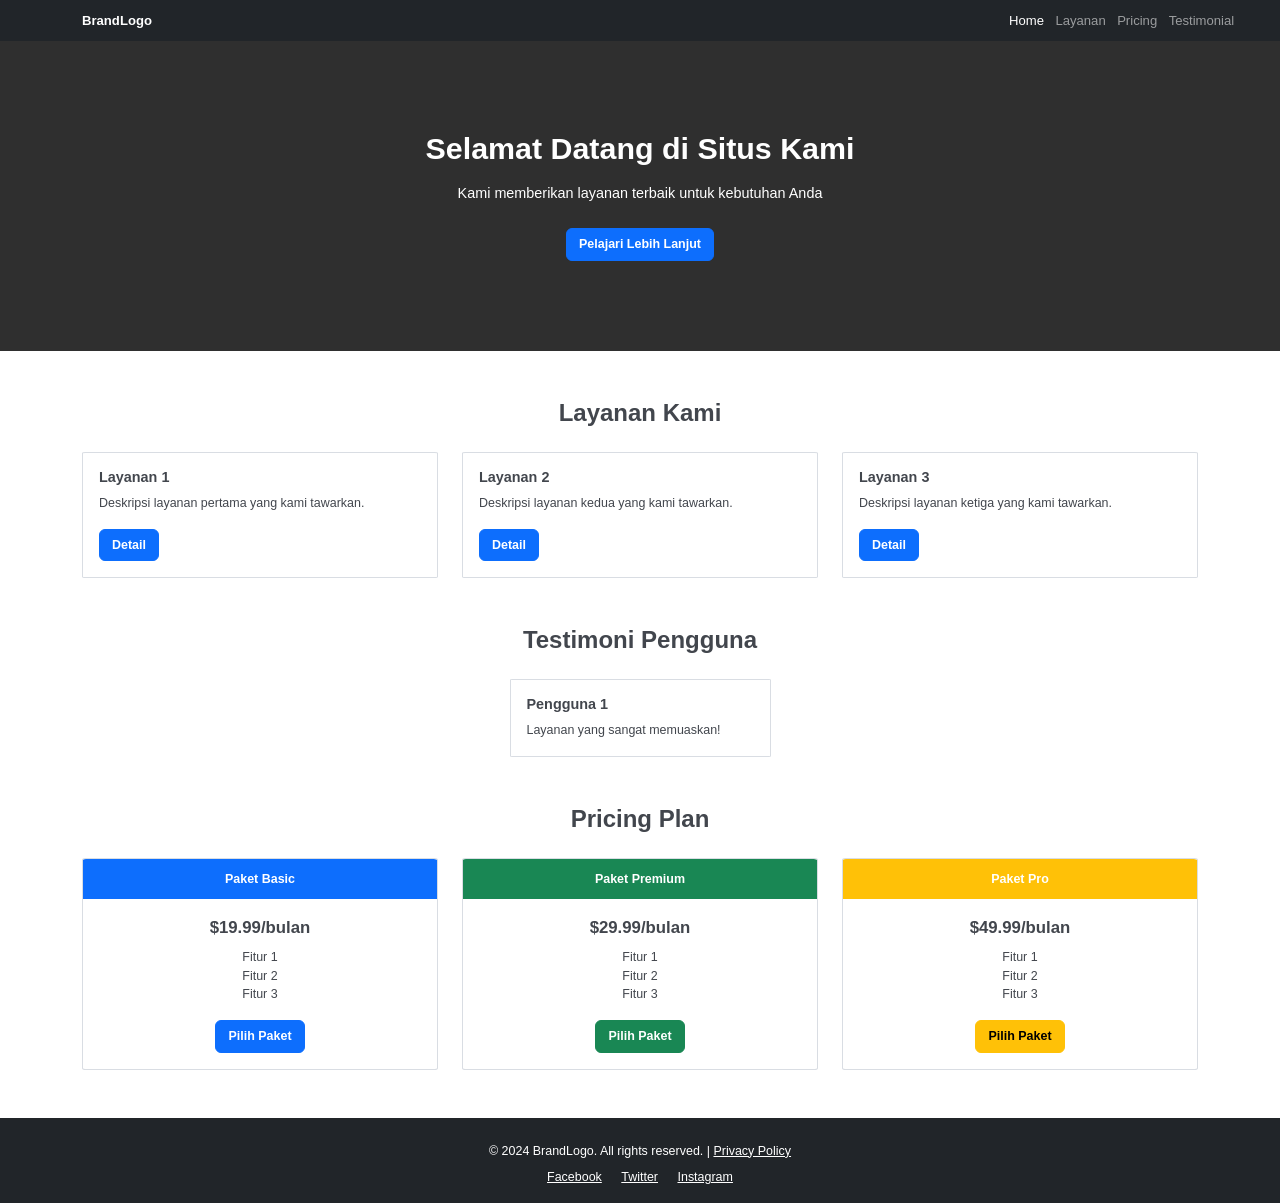
==== tugas-bootstrap-1115.html @ 0b30ad3e "Simpan desain awal" ====
<!doctype html>
<html lang="id">
  <head>
    <meta charset="utf-8">
    <meta name="viewport" content="width=device-width, initial-scale=1">
    <title>Tugas Bootstrap 1115</title>
    <link rel="stylesheet" href="asset/css/bootstrap.min.css">
    <style>
      body {
        background-color: #ffffff;
        color: #42464d;
        font-family: Arial, Helvetica, sans-serif;
      }

      .page-wrapper {
        width: 100%;
        max-width: 100%;
        margin: 0 auto;
        background-color: #ffffff;
      }

      .navbar {
        padding-top: 0.2%;
        padding-bottom: 0.2%;
      }

      .navbar-brand,
      .nav-link {
        font-size: 82%;
      }

      .navbar-brand {
        font-weight: 700;
      }

      .navbar-nav {
        gap: 0;
      }

      .nav-item {
        background-color: transparent;
        margin-left: 4%;
        padding-left: 1%;
        padding-right: 1%;
      }

      .nav-item:first-child {
        margin-left: 0;
      }

      .nav-link {
        padding-left: 0 !important;
        padding-right: 0 !important;
        white-space: nowrap;
      }

      .hero {
        width: 100%;
        padding: 7% 4%;
        background-color: #2f2f2f;
      }

      .hero h1 {
        font-size: 190%;
        font-weight: 700;
      }

      .hero p {
        font-size: 90%;
      }

      .section-title {
        font-size: 150%;
        font-weight: 700;
      }

      .service-card,
      .testimonial-card,
      .pricing-card {
        border: thin solid #d9dde3;
        border-radius: 1%;
      }

      .service-card {
        min-height: 100%;
      }

      .card-title {
        font-size: 90%;
        font-weight: 700;
      }

      .card-text,
      .pricing-card li {
        font-size: 78%;
      }

      .btn {
        font-size: 78%;
        font-weight: 600;
      }

      .pricing-header {
        border-radius: 1% 1% 0 0;
        color: #ffffff;
        font-size: 78%;
        font-weight: 700;
        padding: 3% 5%;
      }

      .pricing-card .price {
        font-size: 105%;
        font-weight: 700;
      }

      .divider {
        padding-top: 0.6%;
        background-color: #212529;
      }

      footer {
        background-color: #212529;
        color: #ffffff;
        font-size: 78%;
      }

      footer a {
        color: #ffffff;
      }

      @media (max-width: 48em) {
        .hero {
          padding: 13% 6%;
        }

        .hero h1 {
          font-size: 160%;
        }

        .nav-link {
          padding-left: 0 !important;
          padding-right: 0 !important;
        }

        .navbar-nav {
          gap: 0;
        }

        .nav-item {
          margin-left: 0;
          padding-left: 0;
          padding-right: 0;
        }
      }
    </style>
  </head>
  <body>
    <div class="page-wrapper">
      <nav class="navbar navbar-expand-lg navbar-dark bg-dark">
        <div class="container">
          <a class="navbar-brand" href="#">BrandLogo</a>
          <button class="navbar-toggler" type="button" data-bs-toggle="collapse" data-bs-target="#navbarMenu" aria-controls="navbarMenu" aria-expanded="false" aria-label="Toggle navigation">
            <span class="navbar-toggler-icon"></span>
          </button>
          <div class="collapse navbar-collapse" id="navbarMenu">
            <ul class="navbar-nav ms-auto">
              <li class="nav-item">
                <a class="nav-link active" aria-current="page" href="#home">Home</a>
              </li>
              <li class="nav-item">
                <a class="nav-link" href="#layanan">Layanan</a>
              </li>
              <li class="nav-item">
                <a class="nav-link" href="#pricing">Pricing</a>
              </li>
              <li class="nav-item">
                <a class="nav-link" href="#testimoni">Testimonial</a>
              </li>
            </ul>
          </div>
        </div>
      </nav>

      <header id="home" class="hero d-flex align-items-center justify-content-center text-center text-white">
        <div>
          <h1 class="mb-3">Selamat Datang di Situs Kami</h1>
          <p class="mb-4">Kami memberikan layanan terbaik untuk kebutuhan Anda</p>
          <a class="btn btn-primary" href="#layanan">Pelajari Lebih Lanjut</a>
        </div>
      </header>

      <main>
        <section id="layanan" class="container py-5">
          <h2 class="section-title text-center mb-4">Layanan Kami</h2>
          <div class="row g-4">
            <div class="col-md-4">
              <div class="service-card p-3 h-100">
                <h3 class="card-title mb-2">Layanan 1</h3>
                <p class="card-text mb-3">Deskripsi layanan pertama yang kami tawarkan.</p>
                <a class="btn btn-primary" href="#">Detail</a>
              </div>
            </div>
            <div class="col-md-4">
              <div class="service-card p-3 h-100">
                <h3 class="card-title mb-2">Layanan 2</h3>
                <p class="card-text mb-3">Deskripsi layanan kedua yang kami tawarkan.</p>
                <a class="btn btn-primary" href="#">Detail</a>
              </div>
            </div>
            <div class="col-md-4">
              <div class="service-card p-3 h-100">
                <h3 class="card-title mb-2">Layanan 3</h3>
                <p class="card-text mb-3">Deskripsi layanan ketiga yang kami tawarkan.</p>
                <a class="btn btn-primary" href="#">Detail</a>
              </div>
            </div>
          </div>
        </section>

        <section id="testimoni" class="container pb-5">
          <h2 class="section-title text-center mb-4">Testimoni Pengguna</h2>
          <div class="row justify-content-center">
            <div class="col-sm-8 col-md-5 col-lg-3">
              <div class="testimonial-card p-3">
                <h3 class="card-title mb-2">Pengguna 1</h3>
                <p class="card-text mb-0">Layanan yang sangat memuaskan!</p>
              </div>
            </div>
          </div>
        </section>

        <section id="pricing" class="container pb-5">
          <h2 class="section-title text-center mb-4">Pricing Plan</h2>
          <div class="row g-4">
            <div class="col-md-4">
              <div class="pricing-card h-100 text-center overflow-hidden">
                <div class="pricing-header bg-primary">Paket Basic</div>
                <div class="p-3">
                  <p class="price mb-2">$19.99/bulan</p>
                  <ul class="list-unstyled mb-3">
                    <li>Fitur 1</li>
                    <li>Fitur 2</li>
                    <li>Fitur 3</li>
                  </ul>
                  <a class="btn btn-primary" href="#">Pilih Paket</a>
                </div>
              </div>
            </div>
            <div class="col-md-4">
              <div class="pricing-card h-100 text-center overflow-hidden">
                <div class="pricing-header bg-success">Paket Premium</div>
                <div class="p-3">
                  <p class="price mb-2">$29.99/bulan</p>
                  <ul class="list-unstyled mb-3">
                    <li>Fitur 1</li>
                    <li>Fitur 2</li>
                    <li>Fitur 3</li>
                  </ul>
                  <a class="btn btn-success" href="#">Pilih Paket</a>
                </div>
              </div>
            </div>
            <div class="col-md-4">
              <div class="pricing-card h-100 text-center overflow-hidden">
                <div class="pricing-header bg-warning">Paket Pro</div>
                <div class="p-3">
                  <p class="price mb-2">$49.99/bulan</p>
                  <ul class="list-unstyled mb-3">
                    <li>Fitur 1</li>
                    <li>Fitur 2</li>
                    <li>Fitur 3</li>
                  </ul>
                  <a class="btn btn-warning" href="#">Pilih Paket</a>
                </div>
              </div>
            </div>
          </div>
        </section>
      </main>

      <div class="divider"></div>

      <footer class="text-center py-3">
        <p class="mb-2">&copy; 2024 BrandLogo. All rights reserved. | <a href="#">Privacy Policy</a></p>
        <div>
          <a class="mx-2" href="#">Facebook</a>
          <a class="mx-2" href="#">Twitter</a>
          <a class="mx-2" href="#">Instagram</a>
        </div>
      </footer>
    </div>

    <script src="asset/js/bootstrap.bundle.min.js"></script>
  </body>
</html>
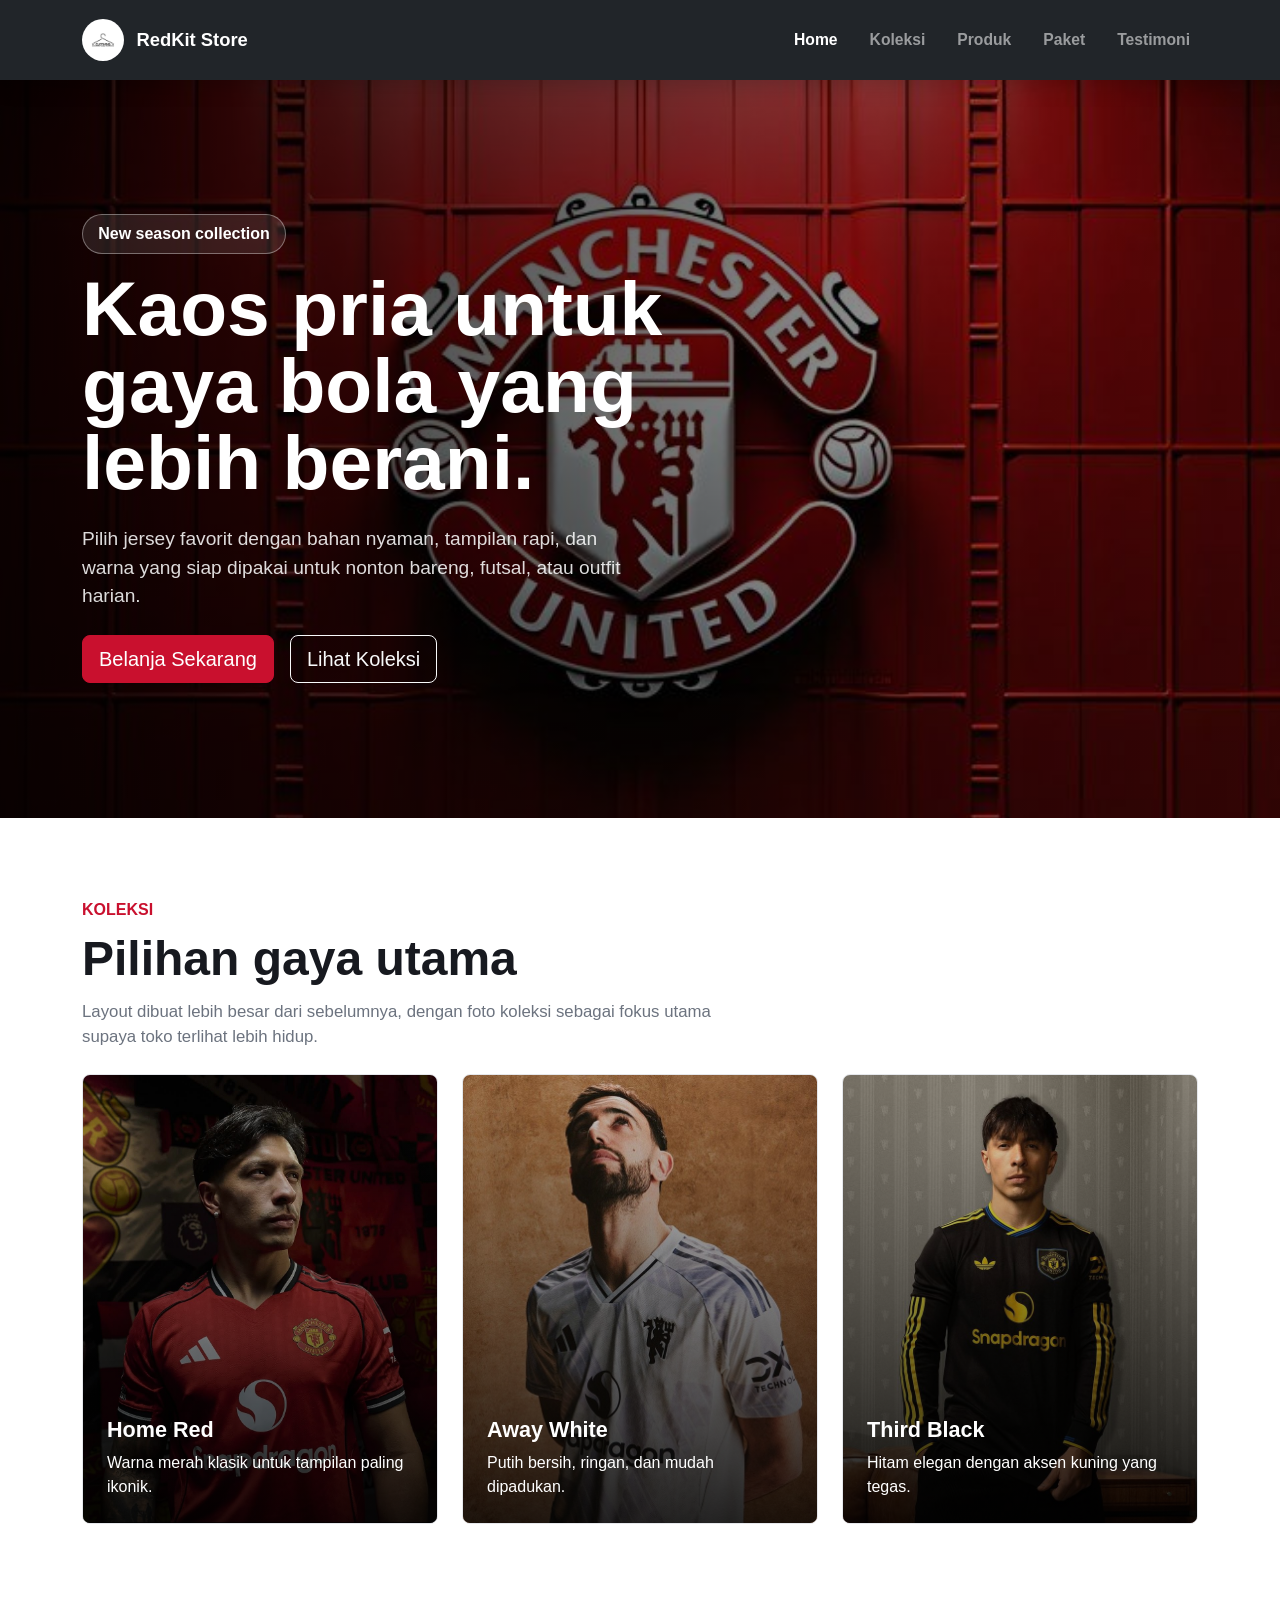
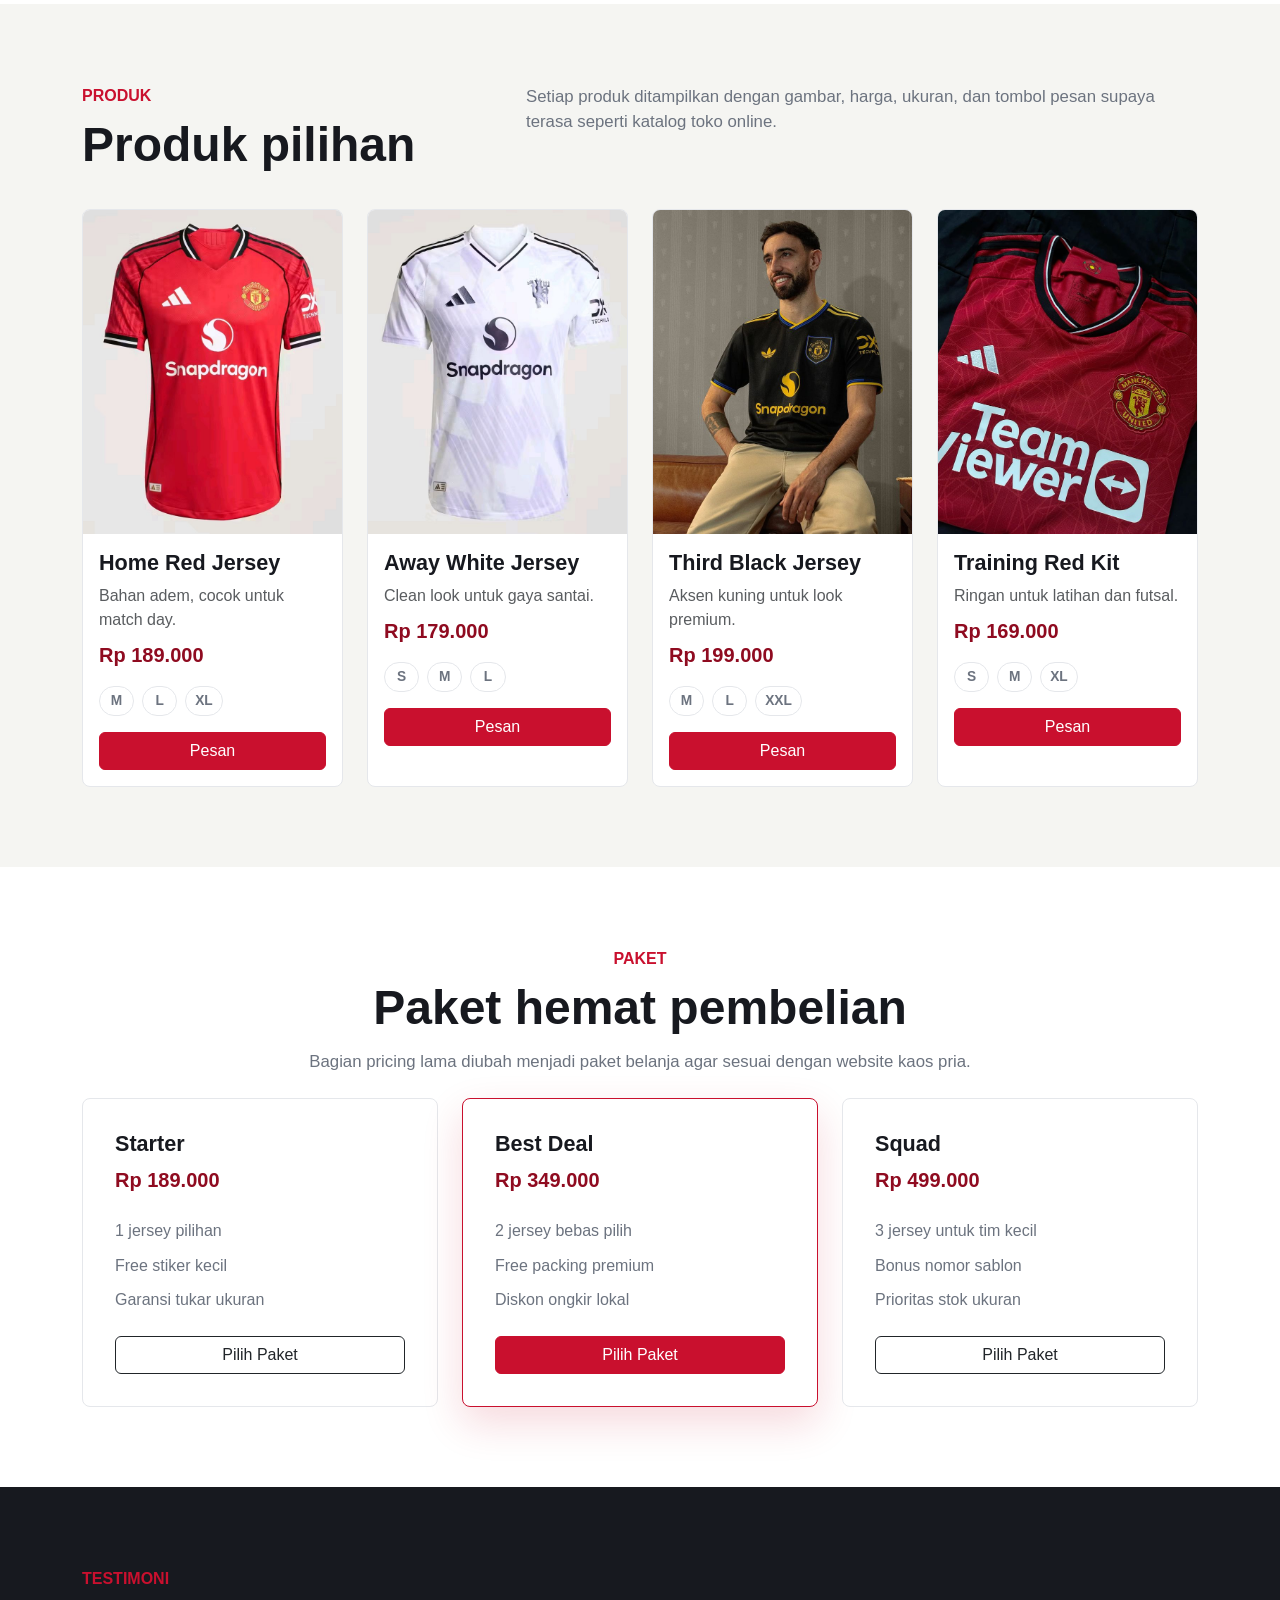
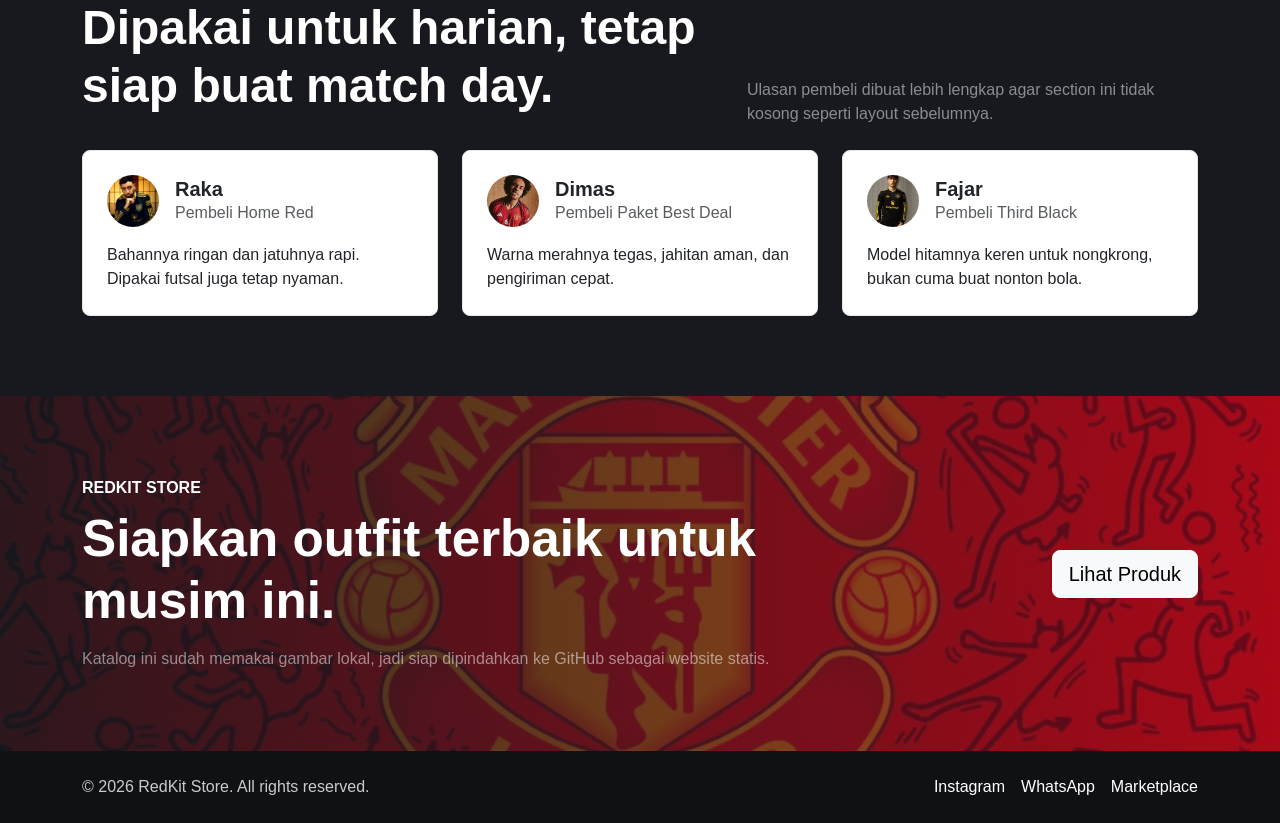
==== commit 1e11fea1: "Desain ulang toko kaos pria" ====
--- a/tugas-bootstrap-1115.html
+++ b/tugas-bootstrap-1115.html
@@ -3,162 +3,317 @@
   <head>
     <meta charset="utf-8">
     <meta name="viewport" content="width=device-width, initial-scale=1">
-    <title>Tugas Bootstrap 1115</title>
+    <title>RedKit Store - Kaos Pria</title>
     <link rel="stylesheet" href="asset/css/bootstrap.min.css">
     <style>
+      :root {
+        --red: #c9102e;
+        --red-dark: #8f0b20;
+        --ink: #17191f;
+        --muted: #6c737f;
+        --soft: #f5f5f2;
+        --line: #e5e7eb;
+      }
+
+      * {
+        letter-spacing: 0;
+      }
+
       body {
         background-color: #ffffff;
-        color: #42464d;
+        color: var(--ink);
         font-family: Arial, Helvetica, sans-serif;
+        font-size: 1rem;
       }
 
       .page-wrapper {
         width: 100%;
-        max-width: 100%;
-        margin: 0 auto;
+        min-height: 100vh;
         background-color: #ffffff;
       }
 
       .navbar {
-        padding-top: 0.2%;
-        padding-bottom: 0.2%;
-      }
-
-      .navbar-brand,
+        padding-top: 0.85rem;
+        padding-bottom: 0.85rem;
+        box-shadow: 0 0.4rem 1.25rem rgba(0, 0, 0, 0.18);
+      }
+
+      .navbar-brand {
+        display: flex;
+        align-items: center;
+        gap: 0.75rem;
+        font-size: 1.15rem;
+        font-weight: 800;
+      }
+
+      .brand-logo {
+        width: 2.65rem;
+        height: 2.65rem;
+        border-radius: 50%;
+        object-fit: cover;
+        background-color: #ffffff;
+        padding: 0.2rem;
+      }
+
       .nav-link {
-        font-size: 82%;
-      }
-
-      .navbar-brand {
+        font-size: 0.98rem;
+        font-weight: 600;
+      }
+
+      .navbar-nav {
+        gap: 1rem;
+      }
+
+      .hero {
+        position: relative;
+        min-height: 82vh;
+        display: flex;
+        align-items: center;
+        color: #ffffff;
+        background-image: linear-gradient(90deg, rgba(0, 0, 0, 0.86), rgba(0, 0, 0, 0.56), rgba(0, 0, 0, 0.25)), url("asset/img/hero-bg.jpg");
+        background-position: center;
+        background-size: cover;
+      }
+
+      .hero h1 {
+        max-width: 42rem;
+        font-size: clamp(2.5rem, 6vw, 5rem);
+        font-weight: 900;
+        line-height: 1;
+      }
+
+      .hero p {
+        max-width: 35rem;
+        color: rgba(255, 255, 255, 0.86);
+        font-size: 1.2rem;
+      }
+
+      .hero-badge {
+        display: inline-flex;
+        align-items: center;
+        gap: 0.5rem;
+        margin-bottom: 1rem;
+        border: 1px solid rgba(255, 255, 255, 0.36);
+        border-radius: 999px;
+        padding: 0.45rem 0.95rem;
+        background-color: rgba(255, 255, 255, 0.1);
         font-weight: 700;
       }
 
-      .navbar-nav {
-        gap: 0;
-      }
-
-      .nav-item {
-        background-color: transparent;
-        margin-left: 4%;
-        padding-left: 1%;
-        padding-right: 1%;
-      }
-
-      .nav-item:first-child {
-        margin-left: 0;
-      }
-
-      .nav-link {
-        padding-left: 0 !important;
-        padding-right: 0 !important;
-        white-space: nowrap;
-      }
-
-      .hero {
+      .btn-red {
+        border-color: var(--red);
+        background-color: var(--red);
+        color: #ffffff;
+      }
+
+      .btn-red:hover,
+      .btn-red:focus {
+        border-color: #e11d3b;
+        background-color: #e11d3b;
+        color: #ffffff;
+      }
+
+      .btn-outline-light:hover {
+        color: var(--ink);
+      }
+
+      .section-space {
+        padding: 5rem 0;
+      }
+
+      .section-eyebrow {
+        margin-bottom: 0.5rem;
+        color: var(--red);
+        font-weight: 800;
+        text-transform: uppercase;
+      }
+
+      .section-title {
+        margin-bottom: 0.75rem;
+        font-size: clamp(2rem, 4vw, 3rem);
+        font-weight: 900;
+      }
+
+      .section-lead {
+        max-width: 42rem;
+        color: var(--muted);
+        font-size: 1.05rem;
+      }
+
+      .collection-card,
+      .product-card,
+      .package-card,
+      .testimonial-card {
+        height: 100%;
+        border: 1px solid var(--line);
+        border-radius: 0.5rem;
+        background-color: #ffffff;
+        overflow: hidden;
+      }
+
+      .collection-card {
+        position: relative;
+        min-height: 28rem;
+        color: #ffffff;
+      }
+
+      .collection-card img {
         width: 100%;
-        padding: 7% 4%;
-        background-color: #2f2f2f;
-      }
-
-      .hero h1 {
-        font-size: 190%;
+        height: 100%;
+        min-height: 28rem;
+        object-fit: cover;
+        transition: transform 0.3s ease;
+      }
+
+      .collection-card:hover img {
+        transform: scale(1.04);
+      }
+
+      .collection-overlay {
+        position: absolute;
+        inset: 0;
+        display: flex;
+        flex-direction: column;
+        justify-content: flex-end;
+        padding: 1.5rem;
+        background: linear-gradient(180deg, rgba(0, 0, 0, 0.04), rgba(0, 0, 0, 0.82));
+      }
+
+      .collection-overlay h3,
+      .product-card h3,
+      .package-card h3 {
+        font-size: 1.35rem;
+        font-weight: 800;
+      }
+
+      .product-image {
+        width: 100%;
+        aspect-ratio: 4 / 5;
+        object-fit: cover;
+        background-color: var(--soft);
+      }
+
+      .product-card .price,
+      .package-card .price {
+        color: var(--red-dark);
+        font-size: 1.25rem;
+        font-weight: 900;
+      }
+
+      .size-badge {
+        display: inline-flex;
+        align-items: center;
+        justify-content: center;
+        min-width: 2.2rem;
+        border: 1px solid var(--line);
+        border-radius: 999px;
+        padding: 0.25rem 0.55rem;
+        color: var(--muted);
+        font-size: 0.86rem;
         font-weight: 700;
       }
 
-      .hero p {
-        font-size: 90%;
-      }
-
-      .section-title {
-        font-size: 150%;
-        font-weight: 700;
-      }
-
-      .service-card,
-      .testimonial-card,
-      .pricing-card {
-        border: thin solid #d9dde3;
-        border-radius: 1%;
-      }
-
-      .service-card {
-        min-height: 100%;
-      }
-
-      .card-title {
-        font-size: 90%;
-        font-weight: 700;
-      }
-
-      .card-text,
-      .pricing-card li {
-        font-size: 78%;
-      }
-
-      .btn {
-        font-size: 78%;
-        font-weight: 600;
-      }
-
-      .pricing-header {
-        border-radius: 1% 1% 0 0;
+      .band-dark {
+        background-color: var(--ink);
         color: #ffffff;
-        font-size: 78%;
-        font-weight: 700;
-        padding: 3% 5%;
-      }
-
-      .pricing-card .price {
-        font-size: 105%;
-        font-weight: 700;
-      }
-
-      .divider {
-        padding-top: 0.6%;
-        background-color: #212529;
+      }
+
+      .band-soft {
+        background-color: var(--soft);
+      }
+
+      .package-card {
+        padding: 2rem;
+      }
+
+      .package-card.featured {
+        border-color: var(--red);
+        box-shadow: 0 1rem 2.5rem rgba(201, 16, 46, 0.16);
+      }
+
+      .package-list {
+        display: grid;
+        gap: 0.65rem;
+        margin: 1.5rem 0;
+        padding: 0;
+        color: var(--muted);
+        list-style: none;
+      }
+
+      .testimonial-card {
+        padding: 1.5rem;
+      }
+
+      .testimonial-avatar {
+        width: 3.25rem;
+        height: 3.25rem;
+        border-radius: 50%;
+        object-fit: cover;
+      }
+
+      .cta-band {
+        position: relative;
+        overflow: hidden;
+        color: #ffffff;
+        background-image: linear-gradient(90deg, rgba(23, 25, 31, 0.9), rgba(143, 11, 32, 0.72)), url("asset/img/supporter-bg.jpg");
+        background-position: center;
+        background-size: cover;
+      }
+
+      .cta-band h2 {
+        font-size: clamp(2rem, 4vw, 3.5rem);
+        font-weight: 900;
       }
 
       footer {
-        background-color: #212529;
-        color: #ffffff;
-        font-size: 78%;
+        background-color: #0f1115;
+        color: rgba(255, 255, 255, 0.78);
       }
 
       footer a {
         color: #ffffff;
-      }
-
-      @media (max-width: 48em) {
+        text-decoration: none;
+      }
+
+      footer a:hover {
+        color: #ffccd5;
+      }
+
+      @media (max-width: 61.98rem) {
+        .navbar-nav {
+          gap: 0.2rem;
+          padding-top: 1rem;
+        }
+
         .hero {
-          padding: 13% 6%;
+          min-height: 74vh;
         }
-
-        .hero h1 {
-          font-size: 160%;
+      }
+
+      @media (max-width: 35.98rem) {
+        .hero {
+          min-height: 70vh;
+          text-align: center;
         }
 
-        .nav-link {
-          padding-left: 0 !important;
-          padding-right: 0 !important;
+        .hero p {
+          font-size: 1.05rem;
         }
 
-        .navbar-nav {
-          gap: 0;
-        }
-
-        .nav-item {
-          margin-left: 0;
-          padding-left: 0;
-          padding-right: 0;
+        .section-space {
+          padding: 3.5rem 0;
         }
       }
     </style>
   </head>
   <body>
     <div class="page-wrapper">
-      <nav class="navbar navbar-expand-lg navbar-dark bg-dark">
+      <nav class="navbar navbar-expand-lg navbar-dark bg-dark sticky-top">
         <div class="container">
-          <a class="navbar-brand" href="#">BrandLogo</a>
+          <a class="navbar-brand" href="#home">
+            <img class="brand-logo" src="asset/img/logo-cloth.jpg" alt="Logo RedKit Store">
+            <span>RedKit Store</span>
+          </a>
           <button class="navbar-toggler" type="button" data-bs-toggle="collapse" data-bs-target="#navbarMenu" aria-controls="navbarMenu" aria-expanded="false" aria-label="Toggle navigation">
             <span class="navbar-toggler-icon"></span>
           </button>
@@ -168,124 +323,286 @@
                 <a class="nav-link active" aria-current="page" href="#home">Home</a>
               </li>
               <li class="nav-item">
-                <a class="nav-link" href="#layanan">Layanan</a>
+                <a class="nav-link" href="#koleksi">Koleksi</a>
               </li>
               <li class="nav-item">
-                <a class="nav-link" href="#pricing">Pricing</a>
+                <a class="nav-link" href="#produk">Produk</a>
               </li>
               <li class="nav-item">
-                <a class="nav-link" href="#testimoni">Testimonial</a>
+                <a class="nav-link" href="#paket">Paket</a>
+              </li>
+              <li class="nav-item">
+                <a class="nav-link" href="#testimoni">Testimoni</a>
               </li>
             </ul>
           </div>
         </div>
       </nav>
 
-      <header id="home" class="hero d-flex align-items-center justify-content-center text-center text-white">
-        <div>
-          <h1 class="mb-3">Selamat Datang di Situs Kami</h1>
-          <p class="mb-4">Kami memberikan layanan terbaik untuk kebutuhan Anda</p>
-          <a class="btn btn-primary" href="#layanan">Pelajari Lebih Lanjut</a>
+      <header id="home" class="hero">
+        <div class="container">
+          <div class="row align-items-center">
+            <div class="col-lg-8">
+              <span class="hero-badge">New season collection</span>
+              <h1 class="mb-4">Kaos pria untuk gaya bola yang lebih berani.</h1>
+              <p class="mb-4">Pilih jersey favorit dengan bahan nyaman, tampilan rapi, dan warna yang siap dipakai untuk nonton bareng, futsal, atau outfit harian.</p>
+              <div class="d-flex flex-wrap gap-3 justify-content-center justify-content-sm-start">
+                <a class="btn btn-red btn-lg" href="#produk">Belanja Sekarang</a>
+                <a class="btn btn-outline-light btn-lg" href="#koleksi">Lihat Koleksi</a>
+              </div>
+            </div>
+          </div>
         </div>
       </header>
 
       <main>
-        <section id="layanan" class="container py-5">
-          <h2 class="section-title text-center mb-4">Layanan Kami</h2>
-          <div class="row g-4">
-            <div class="col-md-4">
-              <div class="service-card p-3 h-100">
-                <h3 class="card-title mb-2">Layanan 1</h3>
-                <p class="card-text mb-3">Deskripsi layanan pertama yang kami tawarkan.</p>
-                <a class="btn btn-primary" href="#">Detail</a>
-              </div>
-            </div>
-            <div class="col-md-4">
-              <div class="service-card p-3 h-100">
-                <h3 class="card-title mb-2">Layanan 2</h3>
-                <p class="card-text mb-3">Deskripsi layanan kedua yang kami tawarkan.</p>
-                <a class="btn btn-primary" href="#">Detail</a>
-              </div>
-            </div>
-            <div class="col-md-4">
-              <div class="service-card p-3 h-100">
-                <h3 class="card-title mb-2">Layanan 3</h3>
-                <p class="card-text mb-3">Deskripsi layanan ketiga yang kami tawarkan.</p>
-                <a class="btn btn-primary" href="#">Detail</a>
+        <section id="koleksi" class="section-space">
+          <div class="container">
+            <div class="mb-4">
+              <p class="section-eyebrow">Koleksi</p>
+              <h2 class="section-title">Pilihan gaya utama</h2>
+              <p class="section-lead">Layout dibuat lebih besar dari sebelumnya, dengan foto koleksi sebagai fokus utama supaya toko terlihat lebih hidup.</p>
+            </div>
+
+            <div class="row g-4">
+              <div class="col-md-4">
+                <article class="collection-card">
+                  <img src="asset/img/model-home-red.jpg" alt="Model memakai jersey merah">
+                  <div class="collection-overlay">
+                    <h3>Home Red</h3>
+                    <p class="mb-0">Warna merah klasik untuk tampilan paling ikonik.</p>
+                  </div>
+                </article>
+              </div>
+              <div class="col-md-4">
+                <article class="collection-card">
+                  <img src="asset/img/model-away-white.jpg" alt="Model memakai jersey putih">
+                  <div class="collection-overlay">
+                    <h3>Away White</h3>
+                    <p class="mb-0">Putih bersih, ringan, dan mudah dipadukan.</p>
+                  </div>
+                </article>
+              </div>
+              <div class="col-md-4">
+                <article class="collection-card">
+                  <img src="asset/img/model-third-black.jpg" alt="Model memakai jersey hitam">
+                  <div class="collection-overlay">
+                    <h3>Third Black</h3>
+                    <p class="mb-0">Hitam elegan dengan aksen kuning yang tegas.</p>
+                  </div>
+                </article>
               </div>
             </div>
           </div>
         </section>
 
-        <section id="testimoni" class="container pb-5">
-          <h2 class="section-title text-center mb-4">Testimoni Pengguna</h2>
-          <div class="row justify-content-center">
-            <div class="col-sm-8 col-md-5 col-lg-3">
-              <div class="testimonial-card p-3">
-                <h3 class="card-title mb-2">Pengguna 1</h3>
-                <p class="card-text mb-0">Layanan yang sangat memuaskan!</p>
+        <section id="produk" class="section-space band-soft">
+          <div class="container">
+            <div class="d-flex flex-column flex-lg-row justify-content-between gap-3 mb-4">
+              <div>
+                <p class="section-eyebrow">Produk</p>
+                <h2 class="section-title">Produk pilihan</h2>
+              </div>
+              <p class="section-lead mb-0">Setiap produk ditampilkan dengan gambar, harga, ukuran, dan tombol pesan supaya terasa seperti katalog toko online.</p>
+            </div>
+
+            <div class="row g-4">
+              <div class="col-sm-6 col-lg-3">
+                <article class="product-card">
+                  <img class="product-image" src="asset/img/jersey-home-red.jpg" alt="Jersey merah pria">
+                  <div class="p-3">
+                    <h3>Home Red Jersey</h3>
+                    <p class="text-muted mb-2">Bahan adem, cocok untuk match day.</p>
+                    <p class="price mb-3">Rp 189.000</p>
+                    <div class="d-flex flex-wrap gap-2 mb-3">
+                      <span class="size-badge">M</span>
+                      <span class="size-badge">L</span>
+                      <span class="size-badge">XL</span>
+                    </div>
+                    <a class="btn btn-red w-100" href="#">Pesan</a>
+                  </div>
+                </article>
+              </div>
+              <div class="col-sm-6 col-lg-3">
+                <article class="product-card">
+                  <img class="product-image" src="asset/img/jersey-away-white.jpg" alt="Jersey putih pria">
+                  <div class="p-3">
+                    <h3>Away White Jersey</h3>
+                    <p class="text-muted mb-2">Clean look untuk gaya santai.</p>
+                    <p class="price mb-3">Rp 179.000</p>
+                    <div class="d-flex flex-wrap gap-2 mb-3">
+                      <span class="size-badge">S</span>
+                      <span class="size-badge">M</span>
+                      <span class="size-badge">L</span>
+                    </div>
+                    <a class="btn btn-red w-100" href="#">Pesan</a>
+                  </div>
+                </article>
+              </div>
+              <div class="col-sm-6 col-lg-3">
+                <article class="product-card">
+                  <img class="product-image" src="asset/img/jersey-third-black.jpg" alt="Jersey hitam pria">
+                  <div class="p-3">
+                    <h3>Third Black Jersey</h3>
+                    <p class="text-muted mb-2">Aksen kuning untuk look premium.</p>
+                    <p class="price mb-3">Rp 199.000</p>
+                    <div class="d-flex flex-wrap gap-2 mb-3">
+                      <span class="size-badge">M</span>
+                      <span class="size-badge">L</span>
+                      <span class="size-badge">XXL</span>
+                    </div>
+                    <a class="btn btn-red w-100" href="#">Pesan</a>
+                  </div>
+                </article>
+              </div>
+              <div class="col-sm-6 col-lg-3">
+                <article class="product-card">
+                  <img class="product-image" src="asset/img/jersey-training-red.jpg" alt="Jersey training merah">
+                  <div class="p-3">
+                    <h3>Training Red Kit</h3>
+                    <p class="text-muted mb-2">Ringan untuk latihan dan futsal.</p>
+                    <p class="price mb-3">Rp 169.000</p>
+                    <div class="d-flex flex-wrap gap-2 mb-3">
+                      <span class="size-badge">S</span>
+                      <span class="size-badge">M</span>
+                      <span class="size-badge">XL</span>
+                    </div>
+                    <a class="btn btn-red w-100" href="#">Pesan</a>
+                  </div>
+                </article>
               </div>
             </div>
           </div>
         </section>
 
-        <section id="pricing" class="container pb-5">
-          <h2 class="section-title text-center mb-4">Pricing Plan</h2>
-          <div class="row g-4">
-            <div class="col-md-4">
-              <div class="pricing-card h-100 text-center overflow-hidden">
-                <div class="pricing-header bg-primary">Paket Basic</div>
-                <div class="p-3">
-                  <p class="price mb-2">$19.99/bulan</p>
-                  <ul class="list-unstyled mb-3">
-                    <li>Fitur 1</li>
-                    <li>Fitur 2</li>
-                    <li>Fitur 3</li>
+        <section id="paket" class="section-space">
+          <div class="container">
+            <div class="text-center mx-auto mb-4">
+              <p class="section-eyebrow">Paket</p>
+              <h2 class="section-title">Paket hemat pembelian</h2>
+              <p class="section-lead mx-auto">Bagian pricing lama diubah menjadi paket belanja agar sesuai dengan website kaos pria.</p>
+            </div>
+
+            <div class="row g-4 align-items-stretch">
+              <div class="col-md-4">
+                <article class="package-card">
+                  <h3>Starter</h3>
+                  <p class="price">Rp 189.000</p>
+                  <ul class="package-list">
+                    <li>1 jersey pilihan</li>
+                    <li>Free stiker kecil</li>
+                    <li>Garansi tukar ukuran</li>
                   </ul>
-                  <a class="btn btn-primary" href="#">Pilih Paket</a>
-                </div>
-              </div>
-            </div>
-            <div class="col-md-4">
-              <div class="pricing-card h-100 text-center overflow-hidden">
-                <div class="pricing-header bg-success">Paket Premium</div>
-                <div class="p-3">
-                  <p class="price mb-2">$29.99/bulan</p>
-                  <ul class="list-unstyled mb-3">
-                    <li>Fitur 1</li>
-                    <li>Fitur 2</li>
-                    <li>Fitur 3</li>
+                  <a class="btn btn-outline-dark w-100" href="#">Pilih Paket</a>
+                </article>
+              </div>
+              <div class="col-md-4">
+                <article class="package-card featured">
+                  <h3>Best Deal</h3>
+                  <p class="price">Rp 349.000</p>
+                  <ul class="package-list">
+                    <li>2 jersey bebas pilih</li>
+                    <li>Free packing premium</li>
+                    <li>Diskon ongkir lokal</li>
                   </ul>
-                  <a class="btn btn-success" href="#">Pilih Paket</a>
-                </div>
-              </div>
-            </div>
-            <div class="col-md-4">
-              <div class="pricing-card h-100 text-center overflow-hidden">
-                <div class="pricing-header bg-warning">Paket Pro</div>
-                <div class="p-3">
-                  <p class="price mb-2">$49.99/bulan</p>
-                  <ul class="list-unstyled mb-3">
-                    <li>Fitur 1</li>
-                    <li>Fitur 2</li>
-                    <li>Fitur 3</li>
+                  <a class="btn btn-red w-100" href="#">Pilih Paket</a>
+                </article>
+              </div>
+              <div class="col-md-4">
+                <article class="package-card">
+                  <h3>Squad</h3>
+                  <p class="price">Rp 499.000</p>
+                  <ul class="package-list">
+                    <li>3 jersey untuk tim kecil</li>
+                    <li>Bonus nomor sablon</li>
+                    <li>Prioritas stok ukuran</li>
                   </ul>
-                  <a class="btn btn-warning" href="#">Pilih Paket</a>
-                </div>
+                  <a class="btn btn-outline-dark w-100" href="#">Pilih Paket</a>
+                </article>
+              </div>
+            </div>
+          </div>
+        </section>
+
+        <section id="testimoni" class="section-space band-dark">
+          <div class="container">
+            <div class="row align-items-end mb-4">
+              <div class="col-lg-7">
+                <p class="section-eyebrow">Testimoni</p>
+                <h2 class="section-title">Dipakai untuk harian, tetap siap buat match day.</h2>
+              </div>
+              <div class="col-lg-5">
+                <p class="mb-0 text-white-50">Ulasan pembeli dibuat lebih lengkap agar section ini tidak kosong seperti layout sebelumnya.</p>
+              </div>
+            </div>
+
+            <div class="row g-4">
+              <div class="col-md-4">
+                <article class="testimonial-card text-dark">
+                  <div class="d-flex align-items-center gap-3 mb-3">
+                    <img class="testimonial-avatar" src="asset/img/customer-avatar.jpg" alt="Foto pembeli">
+                    <div>
+                      <h3 class="h5 mb-0 fw-bold">Raka</h3>
+                      <p class="mb-0 text-muted">Pembeli Home Red</p>
+                    </div>
+                  </div>
+                  <p class="mb-0">Bahannya ringan dan jatuhnya rapi. Dipakai futsal juga tetap nyaman.</p>
+                </article>
+              </div>
+              <div class="col-md-4">
+                <article class="testimonial-card text-dark">
+                  <div class="d-flex align-items-center gap-3 mb-3">
+                    <img class="testimonial-avatar" src="asset/img/model-red-alt.jpg" alt="Foto pembeli jersey merah">
+                    <div>
+                      <h3 class="h5 mb-0 fw-bold">Dimas</h3>
+                      <p class="mb-0 text-muted">Pembeli Paket Best Deal</p>
+                    </div>
+                  </div>
+                  <p class="mb-0">Warna merahnya tegas, jahitan aman, dan pengiriman cepat.</p>
+                </article>
+              </div>
+              <div class="col-md-4">
+                <article class="testimonial-card text-dark">
+                  <div class="d-flex align-items-center gap-3 mb-3">
+                    <img class="testimonial-avatar" src="asset/img/model-third-black.jpg" alt="Foto pembeli jersey hitam">
+                    <div>
+                      <h3 class="h5 mb-0 fw-bold">Fajar</h3>
+                      <p class="mb-0 text-muted">Pembeli Third Black</p>
+                    </div>
+                  </div>
+                  <p class="mb-0">Model hitamnya keren untuk nongkrong, bukan cuma buat nonton bola.</p>
+                </article>
+              </div>
+            </div>
+          </div>
+        </section>
+
+        <section class="cta-band section-space">
+          <div class="container">
+            <div class="row align-items-center g-4">
+              <div class="col-lg-8">
+                <p class="section-eyebrow text-white">RedKit Store</p>
+                <h2 class="mb-3">Siapkan outfit terbaik untuk musim ini.</h2>
+                <p class="mb-0 text-white-50">Katalog ini sudah memakai gambar lokal, jadi siap dipindahkan ke GitHub sebagai website statis.</p>
+              </div>
+              <div class="col-lg-4 text-lg-end">
+                <a class="btn btn-light btn-lg" href="#produk">Lihat Produk</a>
               </div>
             </div>
           </div>
         </section>
       </main>
 
-      <div class="divider"></div>
-
-      <footer class="text-center py-3">
-        <p class="mb-2">&copy; 2024 BrandLogo. All rights reserved. | <a href="#">Privacy Policy</a></p>
-        <div>
-          <a class="mx-2" href="#">Facebook</a>
-          <a class="mx-2" href="#">Twitter</a>
-          <a class="mx-2" href="#">Instagram</a>
+      <footer class="py-4">
+        <div class="container">
+          <div class="d-flex flex-column flex-md-row justify-content-between gap-3">
+            <p class="mb-0">&copy; 2026 RedKit Store. All rights reserved.</p>
+            <div class="d-flex gap-3">
+              <a href="#">Instagram</a>
+              <a href="#">WhatsApp</a>
+              <a href="#">Marketplace</a>
+            </div>
+          </div>
         </div>
       </footer>
     </div>
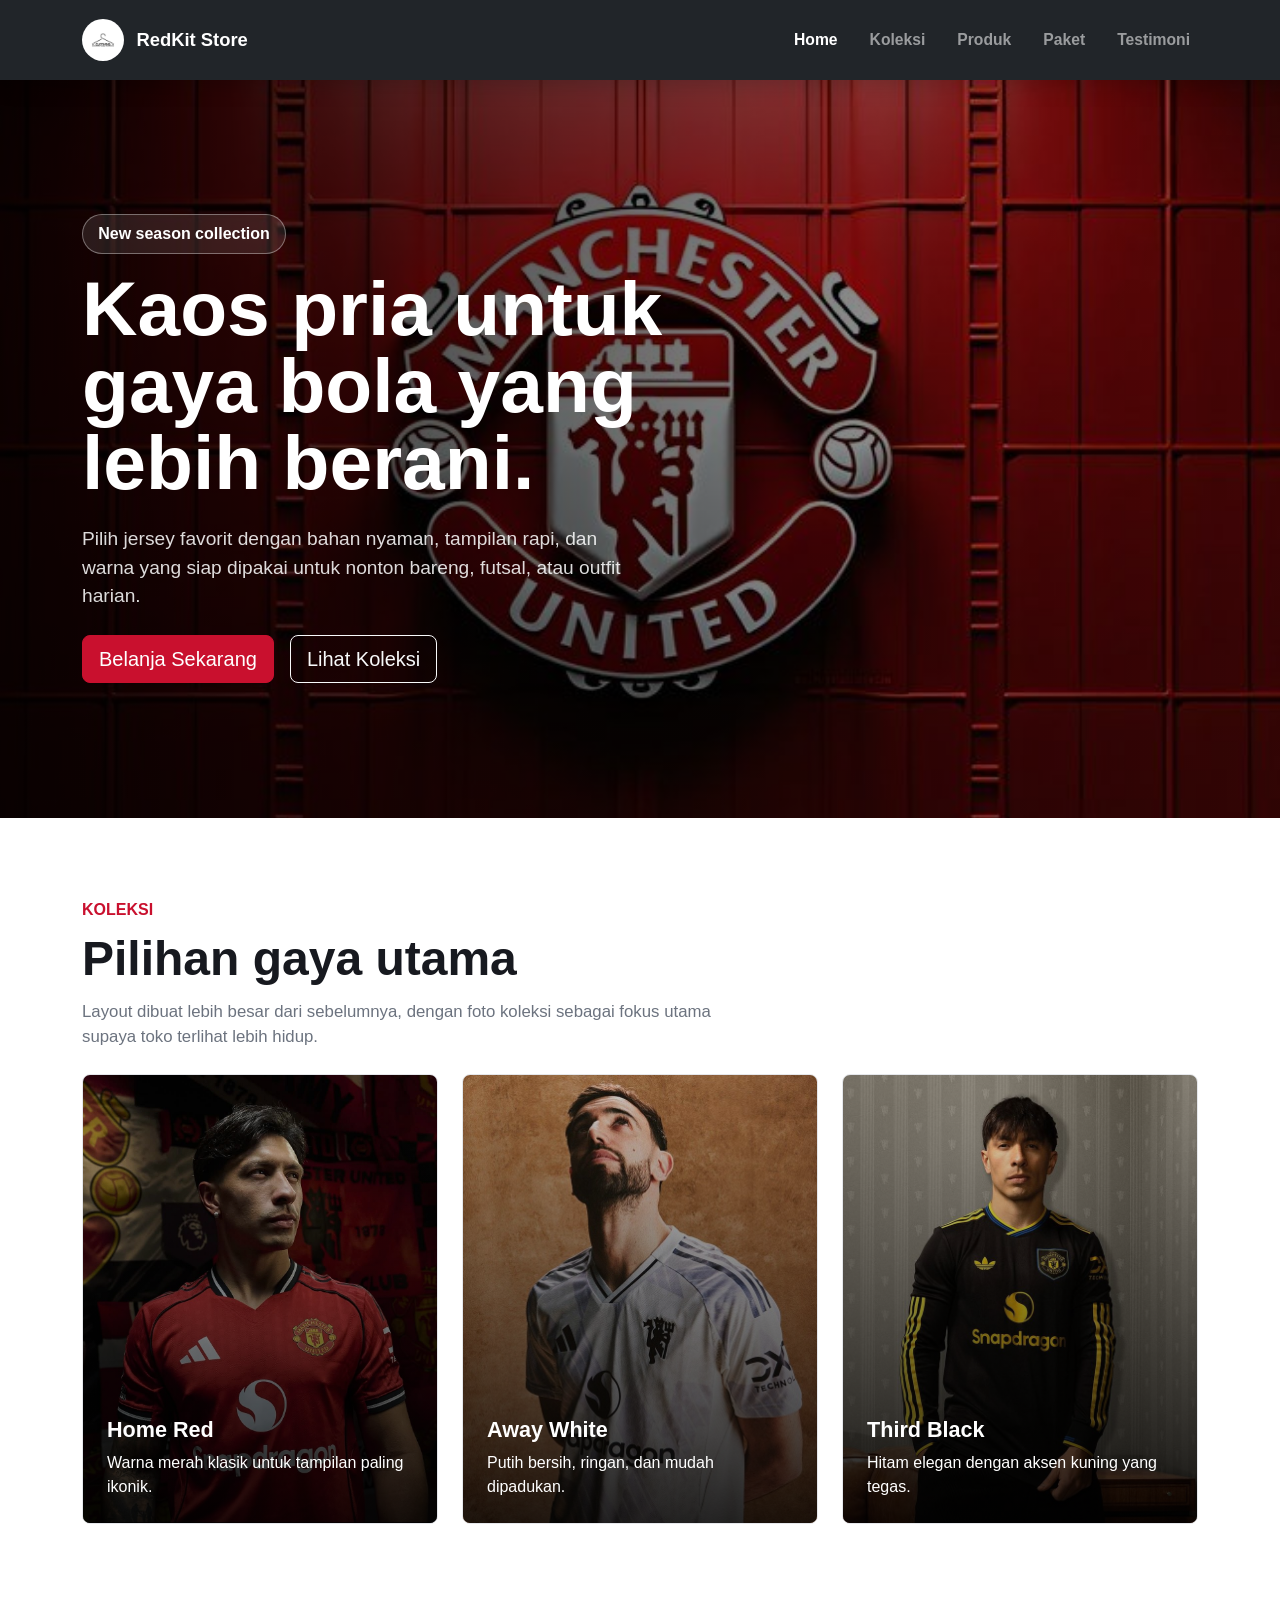
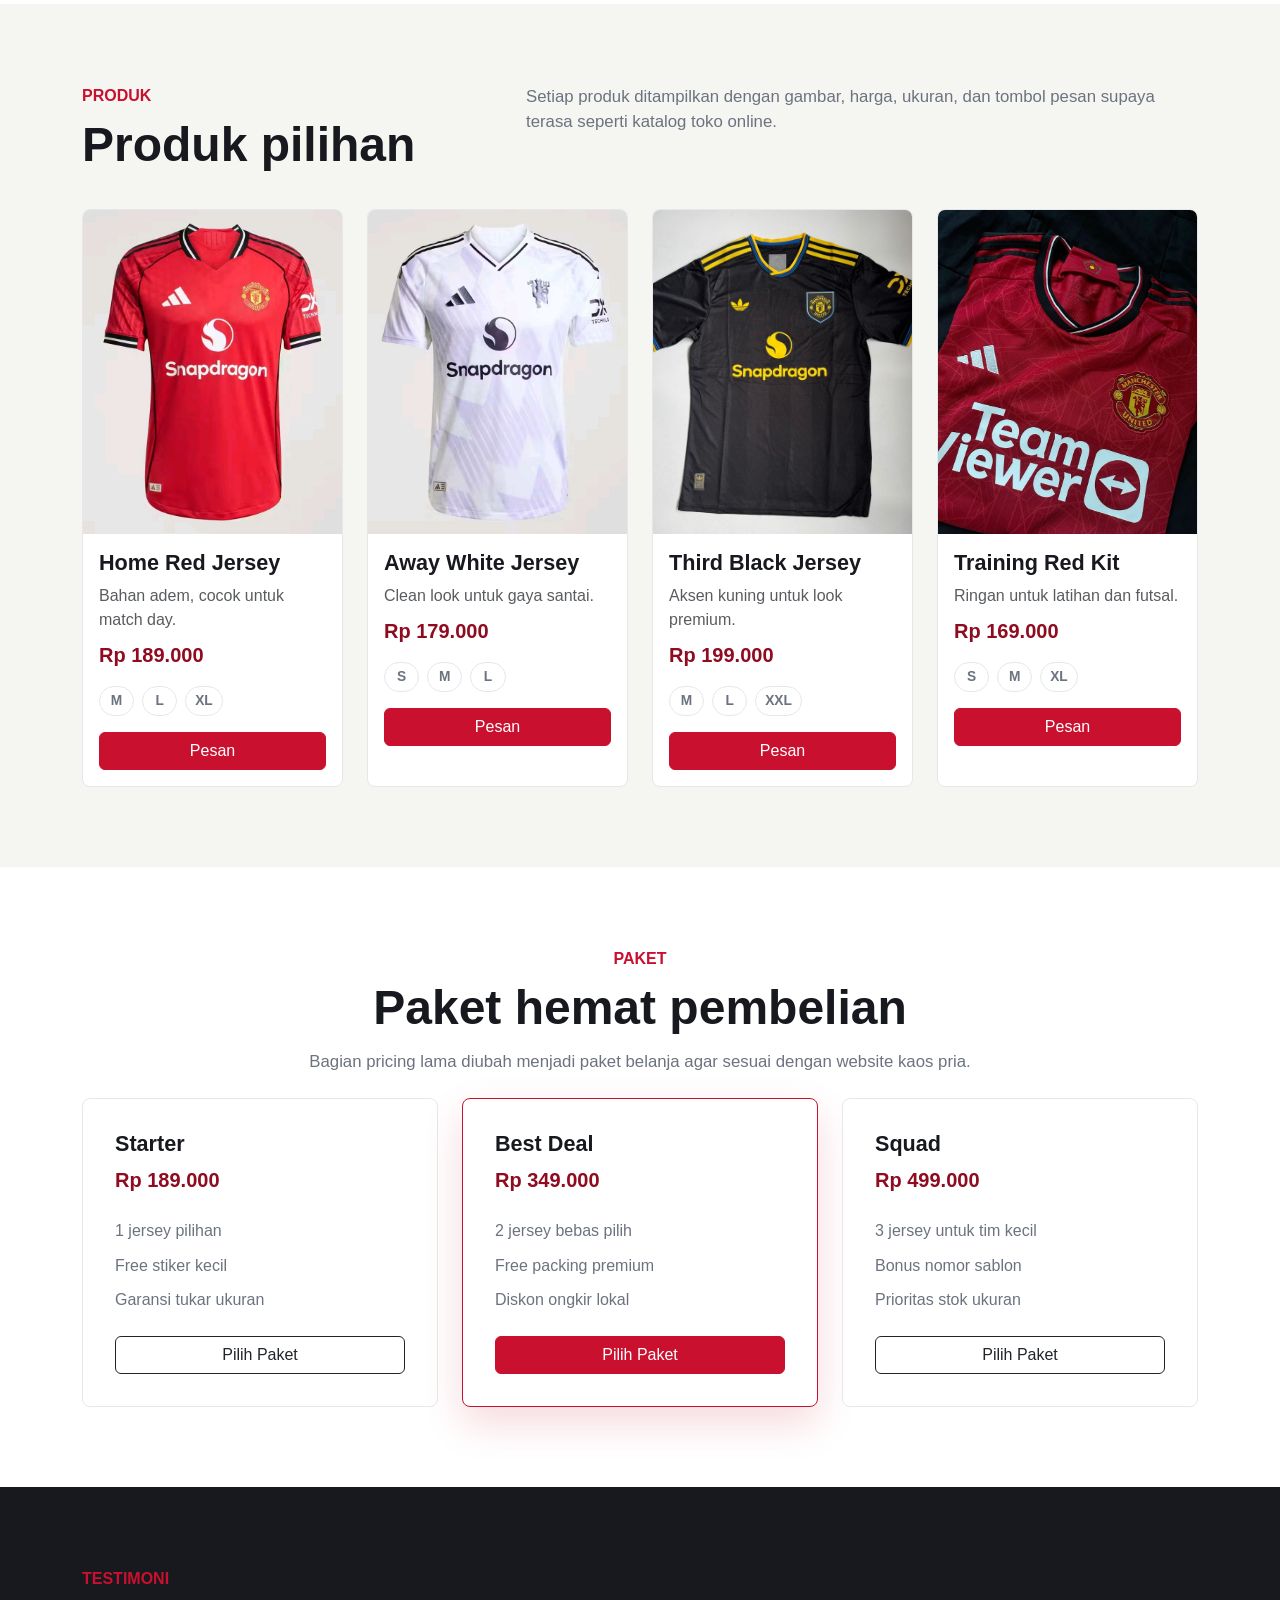
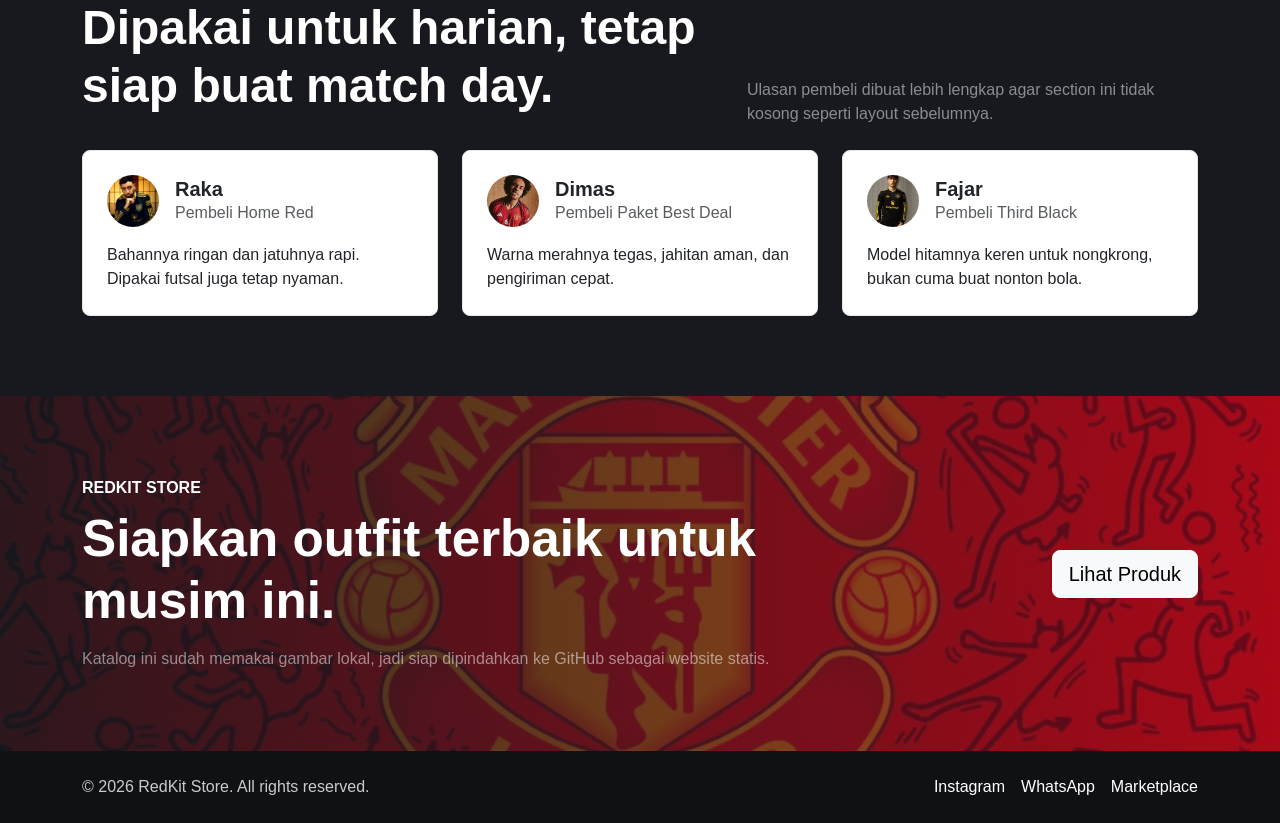
==== commit dca4a17e: "Ganti gambar Third Black Jersey" ====
--- a/tugas-bootstrap-1115.html
+++ b/tugas-bootstrap-1115.html
@@ -4,314 +4,15 @@
     <meta charset="utf-8">
     <meta name="viewport" content="width=device-width, initial-scale=1">
     <title>RedKit Store - Kaos Pria</title>
-    <link rel="stylesheet" href="asset/css/bootstrap.min.css">
-    <style>
-      :root {
-        --red: #c9102e;
-        --red-dark: #8f0b20;
-        --ink: #17191f;
-        --muted: #6c737f;
-        --soft: #f5f5f2;
-        --line: #e5e7eb;
-      }
-
-      * {
-        letter-spacing: 0;
-      }
-
-      body {
-        background-color: #ffffff;
-        color: var(--ink);
-        font-family: Arial, Helvetica, sans-serif;
-        font-size: 1rem;
-      }
-
-      .page-wrapper {
-        width: 100%;
-        min-height: 100vh;
-        background-color: #ffffff;
-      }
-
-      .navbar {
-        padding-top: 0.85rem;
-        padding-bottom: 0.85rem;
-        box-shadow: 0 0.4rem 1.25rem rgba(0, 0, 0, 0.18);
-      }
-
-      .navbar-brand {
-        display: flex;
-        align-items: center;
-        gap: 0.75rem;
-        font-size: 1.15rem;
-        font-weight: 800;
-      }
-
-      .brand-logo {
-        width: 2.65rem;
-        height: 2.65rem;
-        border-radius: 50%;
-        object-fit: cover;
-        background-color: #ffffff;
-        padding: 0.2rem;
-      }
-
-      .nav-link {
-        font-size: 0.98rem;
-        font-weight: 600;
-      }
-
-      .navbar-nav {
-        gap: 1rem;
-      }
-
-      .hero {
-        position: relative;
-        min-height: 82vh;
-        display: flex;
-        align-items: center;
-        color: #ffffff;
-        background-image: linear-gradient(90deg, rgba(0, 0, 0, 0.86), rgba(0, 0, 0, 0.56), rgba(0, 0, 0, 0.25)), url("asset/img/hero-bg.jpg");
-        background-position: center;
-        background-size: cover;
-      }
-
-      .hero h1 {
-        max-width: 42rem;
-        font-size: clamp(2.5rem, 6vw, 5rem);
-        font-weight: 900;
-        line-height: 1;
-      }
-
-      .hero p {
-        max-width: 35rem;
-        color: rgba(255, 255, 255, 0.86);
-        font-size: 1.2rem;
-      }
-
-      .hero-badge {
-        display: inline-flex;
-        align-items: center;
-        gap: 0.5rem;
-        margin-bottom: 1rem;
-        border: 1px solid rgba(255, 255, 255, 0.36);
-        border-radius: 999px;
-        padding: 0.45rem 0.95rem;
-        background-color: rgba(255, 255, 255, 0.1);
-        font-weight: 700;
-      }
-
-      .btn-red {
-        border-color: var(--red);
-        background-color: var(--red);
-        color: #ffffff;
-      }
-
-      .btn-red:hover,
-      .btn-red:focus {
-        border-color: #e11d3b;
-        background-color: #e11d3b;
-        color: #ffffff;
-      }
-
-      .btn-outline-light:hover {
-        color: var(--ink);
-      }
-
-      .section-space {
-        padding: 5rem 0;
-      }
-
-      .section-eyebrow {
-        margin-bottom: 0.5rem;
-        color: var(--red);
-        font-weight: 800;
-        text-transform: uppercase;
-      }
-
-      .section-title {
-        margin-bottom: 0.75rem;
-        font-size: clamp(2rem, 4vw, 3rem);
-        font-weight: 900;
-      }
-
-      .section-lead {
-        max-width: 42rem;
-        color: var(--muted);
-        font-size: 1.05rem;
-      }
-
-      .collection-card,
-      .product-card,
-      .package-card,
-      .testimonial-card {
-        height: 100%;
-        border: 1px solid var(--line);
-        border-radius: 0.5rem;
-        background-color: #ffffff;
-        overflow: hidden;
-      }
-
-      .collection-card {
-        position: relative;
-        min-height: 28rem;
-        color: #ffffff;
-      }
-
-      .collection-card img {
-        width: 100%;
-        height: 100%;
-        min-height: 28rem;
-        object-fit: cover;
-        transition: transform 0.3s ease;
-      }
-
-      .collection-card:hover img {
-        transform: scale(1.04);
-      }
-
-      .collection-overlay {
-        position: absolute;
-        inset: 0;
-        display: flex;
-        flex-direction: column;
-        justify-content: flex-end;
-        padding: 1.5rem;
-        background: linear-gradient(180deg, rgba(0, 0, 0, 0.04), rgba(0, 0, 0, 0.82));
-      }
-
-      .collection-overlay h3,
-      .product-card h3,
-      .package-card h3 {
-        font-size: 1.35rem;
-        font-weight: 800;
-      }
-
-      .product-image {
-        width: 100%;
-        aspect-ratio: 4 / 5;
-        object-fit: cover;
-        background-color: var(--soft);
-      }
-
-      .product-card .price,
-      .package-card .price {
-        color: var(--red-dark);
-        font-size: 1.25rem;
-        font-weight: 900;
-      }
-
-      .size-badge {
-        display: inline-flex;
-        align-items: center;
-        justify-content: center;
-        min-width: 2.2rem;
-        border: 1px solid var(--line);
-        border-radius: 999px;
-        padding: 0.25rem 0.55rem;
-        color: var(--muted);
-        font-size: 0.86rem;
-        font-weight: 700;
-      }
-
-      .band-dark {
-        background-color: var(--ink);
-        color: #ffffff;
-      }
-
-      .band-soft {
-        background-color: var(--soft);
-      }
-
-      .package-card {
-        padding: 2rem;
-      }
-
-      .package-card.featured {
-        border-color: var(--red);
-        box-shadow: 0 1rem 2.5rem rgba(201, 16, 46, 0.16);
-      }
-
-      .package-list {
-        display: grid;
-        gap: 0.65rem;
-        margin: 1.5rem 0;
-        padding: 0;
-        color: var(--muted);
-        list-style: none;
-      }
-
-      .testimonial-card {
-        padding: 1.5rem;
-      }
-
-      .testimonial-avatar {
-        width: 3.25rem;
-        height: 3.25rem;
-        border-radius: 50%;
-        object-fit: cover;
-      }
-
-      .cta-band {
-        position: relative;
-        overflow: hidden;
-        color: #ffffff;
-        background-image: linear-gradient(90deg, rgba(23, 25, 31, 0.9), rgba(143, 11, 32, 0.72)), url("asset/img/supporter-bg.jpg");
-        background-position: center;
-        background-size: cover;
-      }
-
-      .cta-band h2 {
-        font-size: clamp(2rem, 4vw, 3.5rem);
-        font-weight: 900;
-      }
-
-      footer {
-        background-color: #0f1115;
-        color: rgba(255, 255, 255, 0.78);
-      }
-
-      footer a {
-        color: #ffffff;
-        text-decoration: none;
-      }
-
-      footer a:hover {
-        color: #ffccd5;
-      }
-
-      @media (max-width: 61.98rem) {
-        .navbar-nav {
-          gap: 0.2rem;
-          padding-top: 1rem;
-        }
-
-        .hero {
-          min-height: 74vh;
-        }
-      }
-
-      @media (max-width: 35.98rem) {
-        .hero {
-          min-height: 70vh;
-          text-align: center;
-        }
-
-        .hero p {
-          font-size: 1.05rem;
-        }
-
-        .section-space {
-          padding: 3.5rem 0;
-        }
-      }
-    </style>
+    <link rel="stylesheet" href="asset/bootstrap/css/bootstrap.min.css">
+    <link rel="stylesheet" href="style.css">
   </head>
   <body>
     <div class="page-wrapper">
       <nav class="navbar navbar-expand-lg navbar-dark bg-dark sticky-top">
         <div class="container">
           <a class="navbar-brand" href="#home">
-            <img class="brand-logo" src="asset/img/logo-cloth.jpg" alt="Logo RedKit Store">
+            <img class="brand-logo" src="asset/image/logo-cloth.jpg" alt="Logo RedKit Store">
             <span>RedKit Store</span>
           </a>
           <button class="navbar-toggler" type="button" data-bs-toggle="collapse" data-bs-target="#navbarMenu" aria-controls="navbarMenu" aria-expanded="false" aria-label="Toggle navigation">
@@ -367,7 +68,7 @@
             <div class="row g-4">
               <div class="col-md-4">
                 <article class="collection-card">
-                  <img src="asset/img/model-home-red.jpg" alt="Model memakai jersey merah">
+                  <img src="asset/image/model-home-red.jpg" alt="Model memakai jersey merah">
                   <div class="collection-overlay">
                     <h3>Home Red</h3>
                     <p class="mb-0">Warna merah klasik untuk tampilan paling ikonik.</p>
@@ -376,7 +77,7 @@
               </div>
               <div class="col-md-4">
                 <article class="collection-card">
-                  <img src="asset/img/model-away-white.jpg" alt="Model memakai jersey putih">
+                  <img src="asset/image/model-away-white.jpg" alt="Model memakai jersey putih">
                   <div class="collection-overlay">
                     <h3>Away White</h3>
                     <p class="mb-0">Putih bersih, ringan, dan mudah dipadukan.</p>
@@ -385,7 +86,7 @@
               </div>
               <div class="col-md-4">
                 <article class="collection-card">
-                  <img src="asset/img/model-third-black.jpg" alt="Model memakai jersey hitam">
+                  <img src="asset/image/model-third-black.jpg" alt="Model memakai jersey hitam">
                   <div class="collection-overlay">
                     <h3>Third Black</h3>
                     <p class="mb-0">Hitam elegan dengan aksen kuning yang tegas.</p>
@@ -409,7 +110,7 @@
             <div class="row g-4">
               <div class="col-sm-6 col-lg-3">
                 <article class="product-card">
-                  <img class="product-image" src="asset/img/jersey-home-red.jpg" alt="Jersey merah pria">
+                  <img class="product-image" src="asset/image/jersey-home-red.jpg" alt="Jersey merah pria">
                   <div class="p-3">
                     <h3>Home Red Jersey</h3>
                     <p class="text-muted mb-2">Bahan adem, cocok untuk match day.</p>
@@ -425,7 +126,7 @@
               </div>
               <div class="col-sm-6 col-lg-3">
                 <article class="product-card">
-                  <img class="product-image" src="asset/img/jersey-away-white.jpg" alt="Jersey putih pria">
+                  <img class="product-image" src="asset/image/jersey-away-white.jpg" alt="Jersey putih pria">
                   <div class="p-3">
                     <h3>Away White Jersey</h3>
                     <p class="text-muted mb-2">Clean look untuk gaya santai.</p>
@@ -441,7 +142,7 @@
               </div>
               <div class="col-sm-6 col-lg-3">
                 <article class="product-card">
-                  <img class="product-image" src="asset/img/jersey-third-black.jpg" alt="Jersey hitam pria">
+                  <img class="product-image" src="asset/image/8692da53c93b146beb279675302648b4.jpg" alt="Jersey hitam pria">
                   <div class="p-3">
                     <h3>Third Black Jersey</h3>
                     <p class="text-muted mb-2">Aksen kuning untuk look premium.</p>
@@ -457,7 +158,7 @@
               </div>
               <div class="col-sm-6 col-lg-3">
                 <article class="product-card">
-                  <img class="product-image" src="asset/img/jersey-training-red.jpg" alt="Jersey training merah">
+                  <img class="product-image" src="asset/image/jersey-training-red.jpg" alt="Jersey training merah">
                   <div class="p-3">
                     <h3>Training Red Kit</h3>
                     <p class="text-muted mb-2">Ringan untuk latihan dan futsal.</p>
@@ -540,7 +241,7 @@
               <div class="col-md-4">
                 <article class="testimonial-card text-dark">
                   <div class="d-flex align-items-center gap-3 mb-3">
-                    <img class="testimonial-avatar" src="asset/img/customer-avatar.jpg" alt="Foto pembeli">
+                    <img class="testimonial-avatar" src="asset/image/customer-avatar.jpg" alt="Foto pembeli">
                     <div>
                       <h3 class="h5 mb-0 fw-bold">Raka</h3>
                       <p class="mb-0 text-muted">Pembeli Home Red</p>
@@ -552,7 +253,7 @@
               <div class="col-md-4">
                 <article class="testimonial-card text-dark">
                   <div class="d-flex align-items-center gap-3 mb-3">
-                    <img class="testimonial-avatar" src="asset/img/model-red-alt.jpg" alt="Foto pembeli jersey merah">
+                    <img class="testimonial-avatar" src="asset/image/model-red-alt.jpg" alt="Foto pembeli jersey merah">
                     <div>
                       <h3 class="h5 mb-0 fw-bold">Dimas</h3>
                       <p class="mb-0 text-muted">Pembeli Paket Best Deal</p>
@@ -564,7 +265,7 @@
               <div class="col-md-4">
                 <article class="testimonial-card text-dark">
                   <div class="d-flex align-items-center gap-3 mb-3">
-                    <img class="testimonial-avatar" src="asset/img/model-third-black.jpg" alt="Foto pembeli jersey hitam">
+                    <img class="testimonial-avatar" src="asset/image/model-third-black.jpg" alt="Foto pembeli jersey hitam">
                     <div>
                       <h3 class="h5 mb-0 fw-bold">Fajar</h3>
                       <p class="mb-0 text-muted">Pembeli Third Black</p>
@@ -607,6 +308,7 @@
       </footer>
     </div>
 
-    <script src="asset/js/bootstrap.bundle.min.js"></script>
+    <script src="asset/bootstrap/js/bootstrap.bundle.min.js"></script>
+    <script src="aksi.js"></script>
   </body>
 </html>
--- a/style.css
+++ b/style.css
@@ -0,0 +1,298 @@
+:root {
+  --red: #c9102e;
+  --red-dark: #8f0b20;
+  --ink: #17191f;
+  --muted: #6c737f;
+  --soft: #f5f5f2;
+  --line: #e5e7eb;
+}
+
+* {
+  letter-spacing: 0;
+}
+
+body {
+  background-color: #ffffff;
+  color: var(--ink);
+  font-family: Arial, Helvetica, sans-serif;
+  font-size: 1rem;
+}
+
+.page-wrapper {
+  width: 100%;
+  min-height: 100vh;
+  background-color: #ffffff;
+}
+
+.navbar {
+  padding-top: 0.85rem;
+  padding-bottom: 0.85rem;
+  box-shadow: 0 0.4rem 1.25rem rgba(0, 0, 0, 0.18);
+}
+
+.navbar-brand {
+  display: flex;
+  align-items: center;
+  gap: 0.75rem;
+  font-size: 1.15rem;
+  font-weight: 800;
+}
+
+.brand-logo {
+  width: 2.65rem;
+  height: 2.65rem;
+  border-radius: 50%;
+  object-fit: cover;
+  background-color: #ffffff;
+  padding: 0.2rem;
+}
+
+.nav-link {
+  font-size: 0.98rem;
+  font-weight: 600;
+}
+
+.navbar-nav {
+  gap: 1rem;
+}
+
+.hero {
+  position: relative;
+  min-height: 82vh;
+  display: flex;
+  align-items: center;
+  color: #ffffff;
+  background-image: linear-gradient(90deg, rgba(0, 0, 0, 0.86), rgba(0, 0, 0, 0.56), rgba(0, 0, 0, 0.25)), url("asset/image/hero-bg.jpg");
+  background-position: center;
+  background-size: cover;
+}
+
+.hero h1 {
+  max-width: 42rem;
+  font-size: clamp(2.5rem, 6vw, 5rem);
+  font-weight: 900;
+  line-height: 1;
+}
+
+.hero p {
+  max-width: 35rem;
+  color: rgba(255, 255, 255, 0.86);
+  font-size: 1.2rem;
+}
+
+.hero-badge {
+  display: inline-flex;
+  align-items: center;
+  gap: 0.5rem;
+  margin-bottom: 1rem;
+  border: 1px solid rgba(255, 255, 255, 0.36);
+  border-radius: 999px;
+  padding: 0.45rem 0.95rem;
+  background-color: rgba(255, 255, 255, 0.1);
+  font-weight: 700;
+}
+
+.btn-red {
+  border-color: var(--red);
+  background-color: var(--red);
+  color: #ffffff;
+}
+
+.btn-red:hover,
+.btn-red:focus {
+  border-color: #e11d3b;
+  background-color: #e11d3b;
+  color: #ffffff;
+}
+
+.btn-outline-light:hover {
+  color: var(--ink);
+}
+
+.section-space {
+  padding: 5rem 0;
+}
+
+.section-eyebrow {
+  margin-bottom: 0.5rem;
+  color: var(--red);
+  font-weight: 800;
+  text-transform: uppercase;
+}
+
+.section-title {
+  margin-bottom: 0.75rem;
+  font-size: clamp(2rem, 4vw, 3rem);
+  font-weight: 900;
+}
+
+.section-lead {
+  max-width: 42rem;
+  color: var(--muted);
+  font-size: 1.05rem;
+}
+
+.collection-card,
+.product-card,
+.package-card,
+.testimonial-card {
+  height: 100%;
+  border: 1px solid var(--line);
+  border-radius: 0.5rem;
+  background-color: #ffffff;
+  overflow: hidden;
+}
+
+.collection-card {
+  position: relative;
+  min-height: 28rem;
+  color: #ffffff;
+}
+
+.collection-card img {
+  width: 100%;
+  height: 100%;
+  min-height: 28rem;
+  object-fit: cover;
+  transition: transform 0.3s ease;
+}
+
+.collection-card:hover img {
+  transform: scale(1.04);
+}
+
+.collection-overlay {
+  position: absolute;
+  inset: 0;
+  display: flex;
+  flex-direction: column;
+  justify-content: flex-end;
+  padding: 1.5rem;
+  background: linear-gradient(180deg, rgba(0, 0, 0, 0.04), rgba(0, 0, 0, 0.82));
+}
+
+.collection-overlay h3,
+.product-card h3,
+.package-card h3 {
+  font-size: 1.35rem;
+  font-weight: 800;
+}
+
+.product-image {
+  width: 100%;
+  aspect-ratio: 4 / 5;
+  object-fit: cover;
+  background-color: var(--soft);
+}
+
+.product-card .price,
+.package-card .price {
+  color: var(--red-dark);
+  font-size: 1.25rem;
+  font-weight: 900;
+}
+
+.size-badge {
+  display: inline-flex;
+  align-items: center;
+  justify-content: center;
+  min-width: 2.2rem;
+  border: 1px solid var(--line);
+  border-radius: 999px;
+  padding: 0.25rem 0.55rem;
+  color: var(--muted);
+  font-size: 0.86rem;
+  font-weight: 700;
+}
+
+.band-dark {
+  background-color: var(--ink);
+  color: #ffffff;
+}
+
+.band-soft {
+  background-color: var(--soft);
+}
+
+.package-card {
+  padding: 2rem;
+}
+
+.package-card.featured {
+  border-color: var(--red);
+  box-shadow: 0 1rem 2.5rem rgba(201, 16, 46, 0.16);
+}
+
+.package-list {
+  display: grid;
+  gap: 0.65rem;
+  margin: 1.5rem 0;
+  padding: 0;
+  color: var(--muted);
+  list-style: none;
+}
+
+.testimonial-card {
+  padding: 1.5rem;
+}
+
+.testimonial-avatar {
+  width: 3.25rem;
+  height: 3.25rem;
+  border-radius: 50%;
+  object-fit: cover;
+}
+
+.cta-band {
+  position: relative;
+  overflow: hidden;
+  color: #ffffff;
+  background-image: linear-gradient(90deg, rgba(23, 25, 31, 0.9), rgba(143, 11, 32, 0.72)), url("asset/image/supporter-bg.jpg");
+  background-position: center;
+  background-size: cover;
+}
+
+.cta-band h2 {
+  font-size: clamp(2rem, 4vw, 3.5rem);
+  font-weight: 900;
+}
+
+footer {
+  background-color: #0f1115;
+  color: rgba(255, 255, 255, 0.78);
+}
+
+footer a {
+  color: #ffffff;
+  text-decoration: none;
+}
+
+footer a:hover {
+  color: #ffccd5;
+}
+
+@media (max-width: 61.98rem) {
+  .navbar-nav {
+    gap: 0.2rem;
+    padding-top: 1rem;
+  }
+
+  .hero {
+    min-height: 74vh;
+  }
+}
+
+@media (max-width: 35.98rem) {
+  .hero {
+    min-height: 70vh;
+    text-align: center;
+  }
+
+  .hero p {
+    font-size: 1.05rem;
+  }
+
+  .section-space {
+    padding: 3.5rem 0;
+  }
+}
